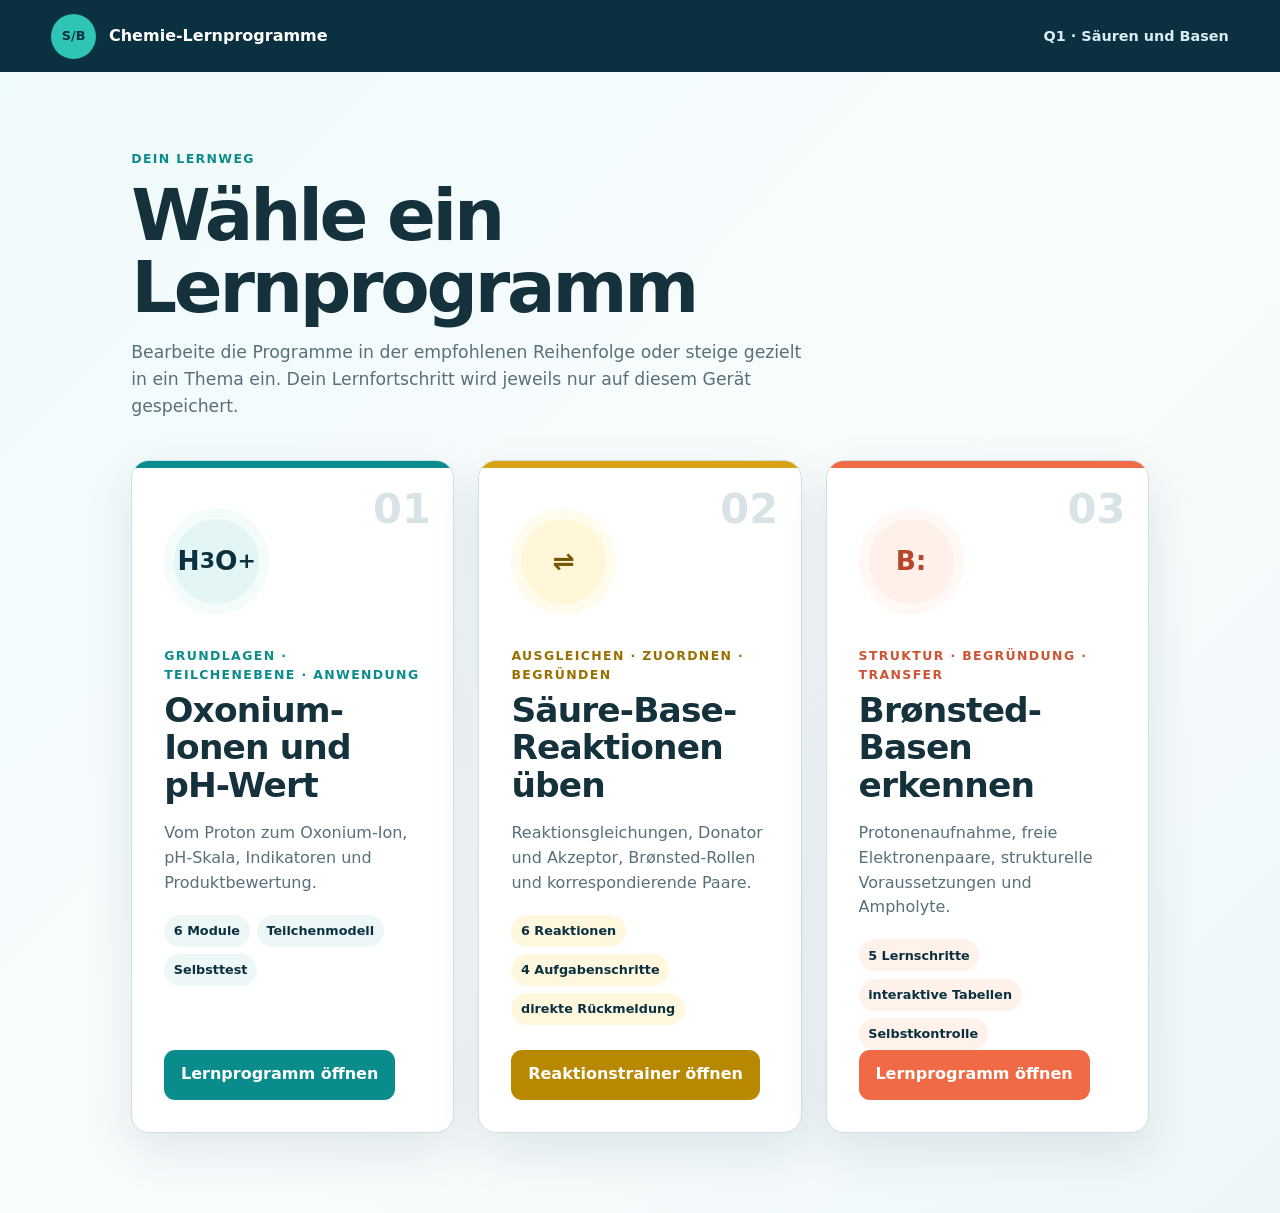
==== index.html @ 59caa1fa "Lernprogramme als GitHub Pages veröffentlichen" ====
<!doctype html>
<html lang="de">
<head>
  <meta charset="utf-8">
  <meta name="viewport" content="width=device-width, initial-scale=1">
  <meta name="description" content="Interaktive Lernprogramme zu Säuren und Basen für die gymnasiale Oberstufe.">
  <meta name="theme-color" content="#0b3040">
  <link rel="icon" type="image/svg+xml" href="data:image/svg+xml,%3Csvg xmlns='http://www.w3.org/2000/svg' viewBox='0 0 32 32'%3E%3Ccircle cx='16' cy='16' r='14' fill='%230b3040'/%3E%3Ccircle cx='11' cy='16' r='4' fill='%232ec4b6'/%3E%3Ccircle cx='21' cy='16' r='4' fill='%23f06b45'/%3E%3C/svg%3E">
  <title>Lernprogramme · Säuren und Basen</title>
  <link rel="stylesheet" href="portal.css">
</head>
<body>
  <header class="topbar">
    <div class="brand"><span class="brand-mark" aria-hidden="true">S/B</span><span>Chemie-Lernprogramme</span></div>
    <span class="course-label">Q1 · Säuren und Basen</span>
  </header>
  <main>
    <section class="intro" aria-labelledby="page-title">
      <p class="eyebrow">Dein Lernweg</p>
      <h1 id="page-title">Wähle ein Lernprogramm</h1>
      <p>Bearbeite die Programme in der empfohlenen Reihenfolge oder steige gezielt in ein Thema ein. Dein Lernfortschritt wird jeweils nur auf diesem Gerät gespeichert.</p>
    </section>
    <section class="program-grid" aria-label="Verfügbare Lernprogramme">
      <a class="program-card oxonium" href="oxonium-ph/index.html">
        <div class="card-number">01</div>
        <div class="formula-mark" aria-hidden="true">H<sub>3</sub>O<sup>+</sup></div>
        <div class="card-copy">
          <p class="card-kicker">Grundlagen · Teilchenebene · Anwendung</p>
          <h2>Oxonium-Ionen und pH-Wert</h2>
          <p>Vom Proton zum Oxonium-Ion, pH-Skala, Indikatoren und Produktbewertung.</p>
          <ul aria-label="Inhalte"><li>6 Module</li><li>Teilchenmodell</li><li>Selbsttest</li></ul>
        </div>
        <span class="open-label">Lernprogramm öffnen</span>
      </a>
      <a class="program-card trainer" href="reaktionstrainer/index.html">
        <div class="card-number">02</div>
        <div class="formula-mark" aria-hidden="true">⇌</div>
        <div class="card-copy">
          <p class="card-kicker">Ausgleichen · Zuordnen · Begründen</p>
          <h2>Säure-Base-Reaktionen üben</h2>
          <p>Reaktionsgleichungen, Donator und Akzeptor, Brønsted-Rollen und korrespondierende Paare.</p>
          <ul aria-label="Inhalte"><li>6 Reaktionen</li><li>4 Aufgabenschritte</li><li>direkte Rückmeldung</li></ul>
        </div>
        <span class="open-label">Reaktionstrainer öffnen</span>
      </a>
      <a class="program-card base" href="broensted-basen/index.html">
        <div class="card-number">03</div>
        <div class="formula-mark" aria-hidden="true">B:</div>
        <div class="card-copy">
          <p class="card-kicker">Struktur · Begründung · Transfer</p>
          <h2>Brønsted-Basen erkennen</h2>
          <p>Protonenaufnahme, freie Elektronenpaare, strukturelle Voraussetzungen und Ampholyte.</p>
          <ul aria-label="Inhalte"><li>5 Lernschritte</li><li>interaktive Tabellen</li><li>Selbstkontrolle</li></ul>
        </div>
        <span class="open-label">Lernprogramm öffnen</span>
      </a>
    </section>
  </main>
</body>
</html>
---- portal.css ----
:root {
  --ink: #15313c; --muted: #58707a; --paper: #f6fbfc; --surface: #fff;
  --navy: #0b3040; --teal: #0b8c8c; --aqua: #2ec4b6; --orange: #f06b45;
  --line: #cfe0e4; --shadow: 0 18px 50px rgba(11, 48, 64, .1);
  font-family: Inter, ui-sans-serif, system-ui, -apple-system, "Segoe UI", sans-serif;
  color: var(--ink); background: var(--paper); font-size: 16px; line-height: 1.55;
}
* { box-sizing: border-box; }
body { margin: 0; min-height: 100vh; background: linear-gradient(135deg, #effafb 0, #f9fcfd 55%, #eef7f8 100%); }
.topbar { min-height: 72px; display: flex; align-items: center; justify-content: space-between; gap: 1rem; padding: .8rem clamp(1rem, 4vw, 3.5rem); background: var(--navy); color: #fff; }
.brand { display: flex; align-items: center; gap: .8rem; font-weight: 750; }
.brand-mark { display: grid; place-items: center; width: 45px; height: 45px; border-radius: 50%; background: var(--aqua); color: var(--navy); font-size: .8rem; font-weight: 900; }
.course-label { color: #d9edf1; font-size: .9rem; font-weight: 700; }
main { width: min(1120px, 100%); margin: 0 auto; padding: clamp(2.2rem, 6vw, 5rem) clamp(1rem, 4vw, 3.5rem) 5rem; }
.intro { max-width: 760px; }
.eyebrow, .card-kicker { margin: 0 0 .7rem; color: var(--teal); font-size: .78rem; font-weight: 850; letter-spacing: .11em; text-transform: uppercase; }
h1 { margin: 0; font-size: clamp(2.4rem, 6vw, 4.5rem); line-height: 1; letter-spacing: -.045em; }
.intro > p:last-child { margin: 1rem 0 0; max-width: 680px; color: var(--muted); font-size: 1.08rem; }
.program-grid { display: grid; grid-template-columns: repeat(3, minmax(0, 1fr)); gap: clamp(1rem, 2vw, 1.5rem); margin-top: 2.5rem; }
.program-card { position: relative; min-height: 430px; display: flex; flex-direction: column; overflow: hidden; padding: clamp(1.4rem, 3vw, 2rem); border: 1px solid var(--line); border-radius: 18px; background: var(--surface); color: var(--ink); text-decoration: none; box-shadow: var(--shadow); transition: transform .2s ease, box-shadow .2s ease, border-color .2s ease; }
.program-card::before { content: ""; position: absolute; inset: 0 0 auto; height: 7px; background: var(--teal); }
.program-card.base::before { background: var(--orange); }
.program-card.trainer::before { background: #d7a314; }
.program-card:hover, .program-card:focus-visible { transform: translateY(-5px); border-color: var(--teal); box-shadow: 0 24px 60px rgba(11, 48, 64, .16); outline: none; }
.program-card.base:hover, .program-card.base:focus-visible { border-color: var(--orange); }
.program-card.trainer:hover, .program-card.trainer:focus-visible { border-color: #d7a314; }
.card-number { position: absolute; right: 1.4rem; top: 1rem; color: #d7e3e6; font-size: 2.6rem; font-weight: 900; }
.formula-mark { width: 105px; height: 105px; display: flex; align-items: center; justify-content: center; margin: 1rem 0 2rem; border-radius: 50%; background: #e3f5f4; color: var(--navy); font-size: 1.65rem; font-weight: 900; white-space: nowrap; box-shadow: inset 0 0 0 10px #f4fbfb; }
.base .formula-mark { background: #fff0e9; color: #b7472a; box-shadow: inset 0 0 0 10px #fff8f4; }
.trainer .formula-mark { background: #fff7d8; color: #745600; box-shadow: inset 0 0 0 10px #fffbed; }
.card-copy { position: relative; z-index: 1; }
.card-kicker { margin-bottom: .45rem; }
.base .card-kicker { color: #cf5433; }
.trainer .card-kicker { color: #997000; }
h2 { margin: 0; font-size: clamp(1.65rem, 3vw, 2.15rem); line-height: 1.1; letter-spacing: -.025em; }
.card-copy > p:not(.card-kicker) { color: var(--muted); }
ul { display: flex; flex-wrap: wrap; gap: .45rem; margin: 1.2rem 0 0; padding: 0; list-style: none; }
li { padding: .38rem .6rem; border-radius: 999px; background: #edf7f8; color: var(--navy); font-size: .8rem; font-weight: 750; }
.base li { background: #fff2eb; }
.trainer li { background: #fff8de; }
.open-label { margin-top: auto; align-self: flex-start; padding: .78rem 1.05rem; border-radius: 11px; background: var(--teal); color: #fff; font-weight: 800; }
.base .open-label { background: var(--orange); }
.trainer .open-label { background: #b88800; }
@media (max-width: 980px) { .program-grid { grid-template-columns: repeat(2, minmax(0, 1fr)); } }
@media (max-width: 760px) { .program-grid { grid-template-columns: 1fr; } .program-card { min-height: 390px; } }
@media (max-width: 520px) { .course-label { display: none; } main { padding-inline: .8rem; } h1 { font-size: 2.65rem; } }
@media (prefers-reduced-motion: reduce) { .program-card { transition: none; } }
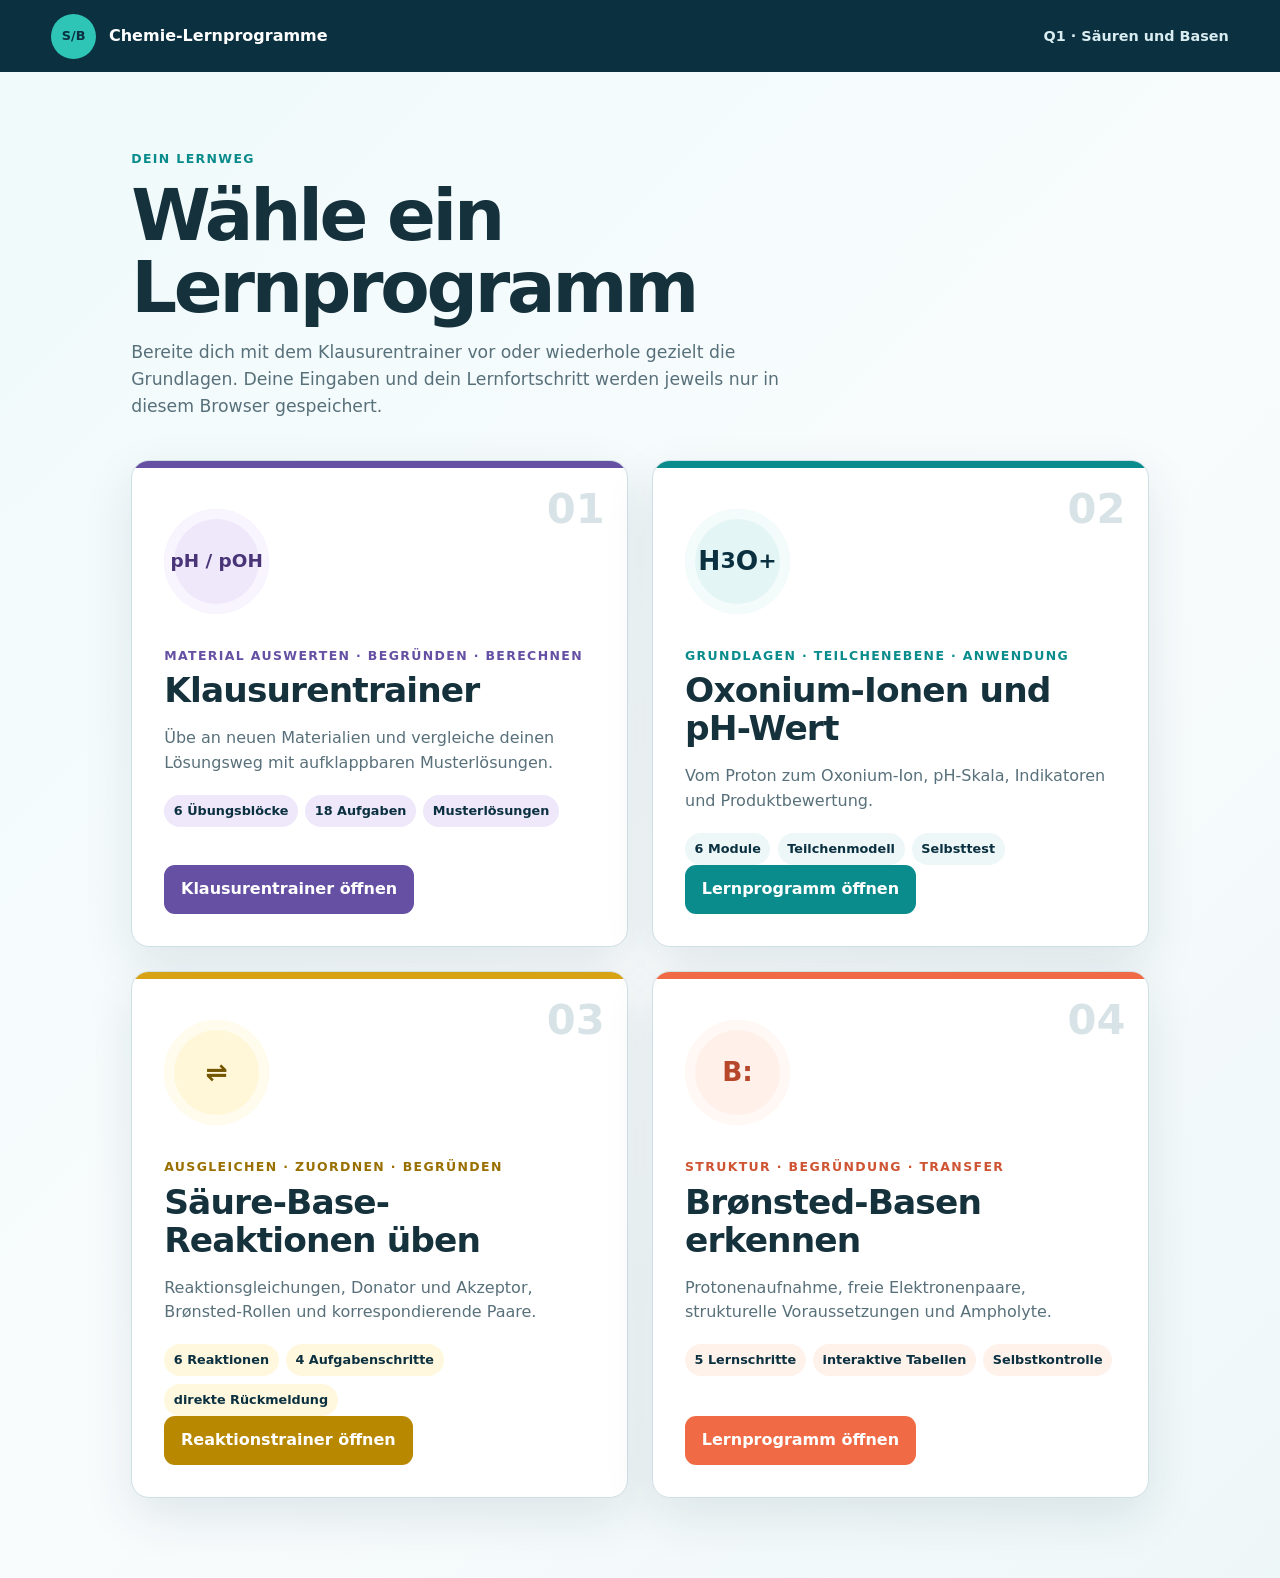
==== commit b027356e: "v1" ====
--- a/index.html
+++ b/index.html
@@ -18,11 +18,22 @@
     <section class="intro" aria-labelledby="page-title">
       <p class="eyebrow">Dein Lernweg</p>
       <h1 id="page-title">Wähle ein Lernprogramm</h1>
-      <p>Bearbeite die Programme in der empfohlenen Reihenfolge oder steige gezielt in ein Thema ein. Dein Lernfortschritt wird jeweils nur auf diesem Gerät gespeichert.</p>
+      <p>Bereite dich mit dem Klausurentrainer vor oder wiederhole gezielt die Grundlagen. Deine Eingaben und dein Lernfortschritt werden jeweils nur in diesem Browser gespeichert.</p>
     </section>
     <section class="program-grid" aria-label="Verfügbare Lernprogramme">
+      <a class="program-card exam" href="klausurentrainer/index.html">
+        <div class="card-number">01</div>
+        <div class="formula-mark" aria-hidden="true">pH / pOH</div>
+        <div class="card-copy">
+          <p class="card-kicker">Material auswerten · Begründen · Berechnen</p>
+          <h2>Klausurentrainer</h2>
+          <p>Übe an neuen Materialien und vergleiche deinen Lösungsweg mit aufklappbaren Musterlösungen.</p>
+          <ul aria-label="Inhalte"><li>6 Übungsblöcke</li><li>18 Aufgaben</li><li>Musterlösungen</li></ul>
+        </div>
+        <span class="open-label">Klausurentrainer öffnen</span>
+      </a>
       <a class="program-card oxonium" href="oxonium-ph/index.html">
-        <div class="card-number">01</div>
+        <div class="card-number">02</div>
         <div class="formula-mark" aria-hidden="true">H<sub>3</sub>O<sup>+</sup></div>
         <div class="card-copy">
           <p class="card-kicker">Grundlagen · Teilchenebene · Anwendung</p>
@@ -33,7 +44,7 @@
         <span class="open-label">Lernprogramm öffnen</span>
       </a>
       <a class="program-card trainer" href="reaktionstrainer/index.html">
-        <div class="card-number">02</div>
+        <div class="card-number">03</div>
         <div class="formula-mark" aria-hidden="true">⇌</div>
         <div class="card-copy">
           <p class="card-kicker">Ausgleichen · Zuordnen · Begründen</p>
@@ -44,7 +55,7 @@
         <span class="open-label">Reaktionstrainer öffnen</span>
       </a>
       <a class="program-card base" href="broensted-basen/index.html">
-        <div class="card-number">03</div>
+        <div class="card-number">04</div>
         <div class="formula-mark" aria-hidden="true">B:</div>
         <div class="card-copy">
           <p class="card-kicker">Struktur · Begründung · Transfer</p>
--- a/portal.css
+++ b/portal.css
@@ -16,7 +16,12 @@
 .eyebrow, .card-kicker { margin: 0 0 .7rem; color: var(--teal); font-size: .78rem; font-weight: 850; letter-spacing: .11em; text-transform: uppercase; }
 h1 { margin: 0; font-size: clamp(2.4rem, 6vw, 4.5rem); line-height: 1; letter-spacing: -.045em; }
 .intro > p:last-child { margin: 1rem 0 0; max-width: 680px; color: var(--muted); font-size: 1.08rem; }
-.program-grid { display: grid; grid-template-columns: repeat(3, minmax(0, 1fr)); gap: clamp(1rem, 2vw, 1.5rem); margin-top: 2.5rem; }
+.program-grid { display: grid; grid-template-columns: repeat(2, minmax(0, 1fr)); gap: clamp(1rem, 2vw, 1.5rem); margin-top: 2.5rem; }
+.program-card.exam::before { background: #6550a3; }
+.exam .formula-mark { background: #eee8fa; color: #493478; box-shadow: inset 0 0 0 10px #f8f5ff; font-size: 1.15rem; }
+.exam .card-kicker { color: #6550a3; }
+.exam .open-label { background: #6550a3; }
+.exam li { background: #eee8fa; }
 .program-card { position: relative; min-height: 430px; display: flex; flex-direction: column; overflow: hidden; padding: clamp(1.4rem, 3vw, 2rem); border: 1px solid var(--line); border-radius: 18px; background: var(--surface); color: var(--ink); text-decoration: none; box-shadow: var(--shadow); transition: transform .2s ease, box-shadow .2s ease, border-color .2s ease; }
 .program-card::before { content: ""; position: absolute; inset: 0 0 auto; height: 7px; background: var(--teal); }
 .program-card.base::before { background: var(--orange); }
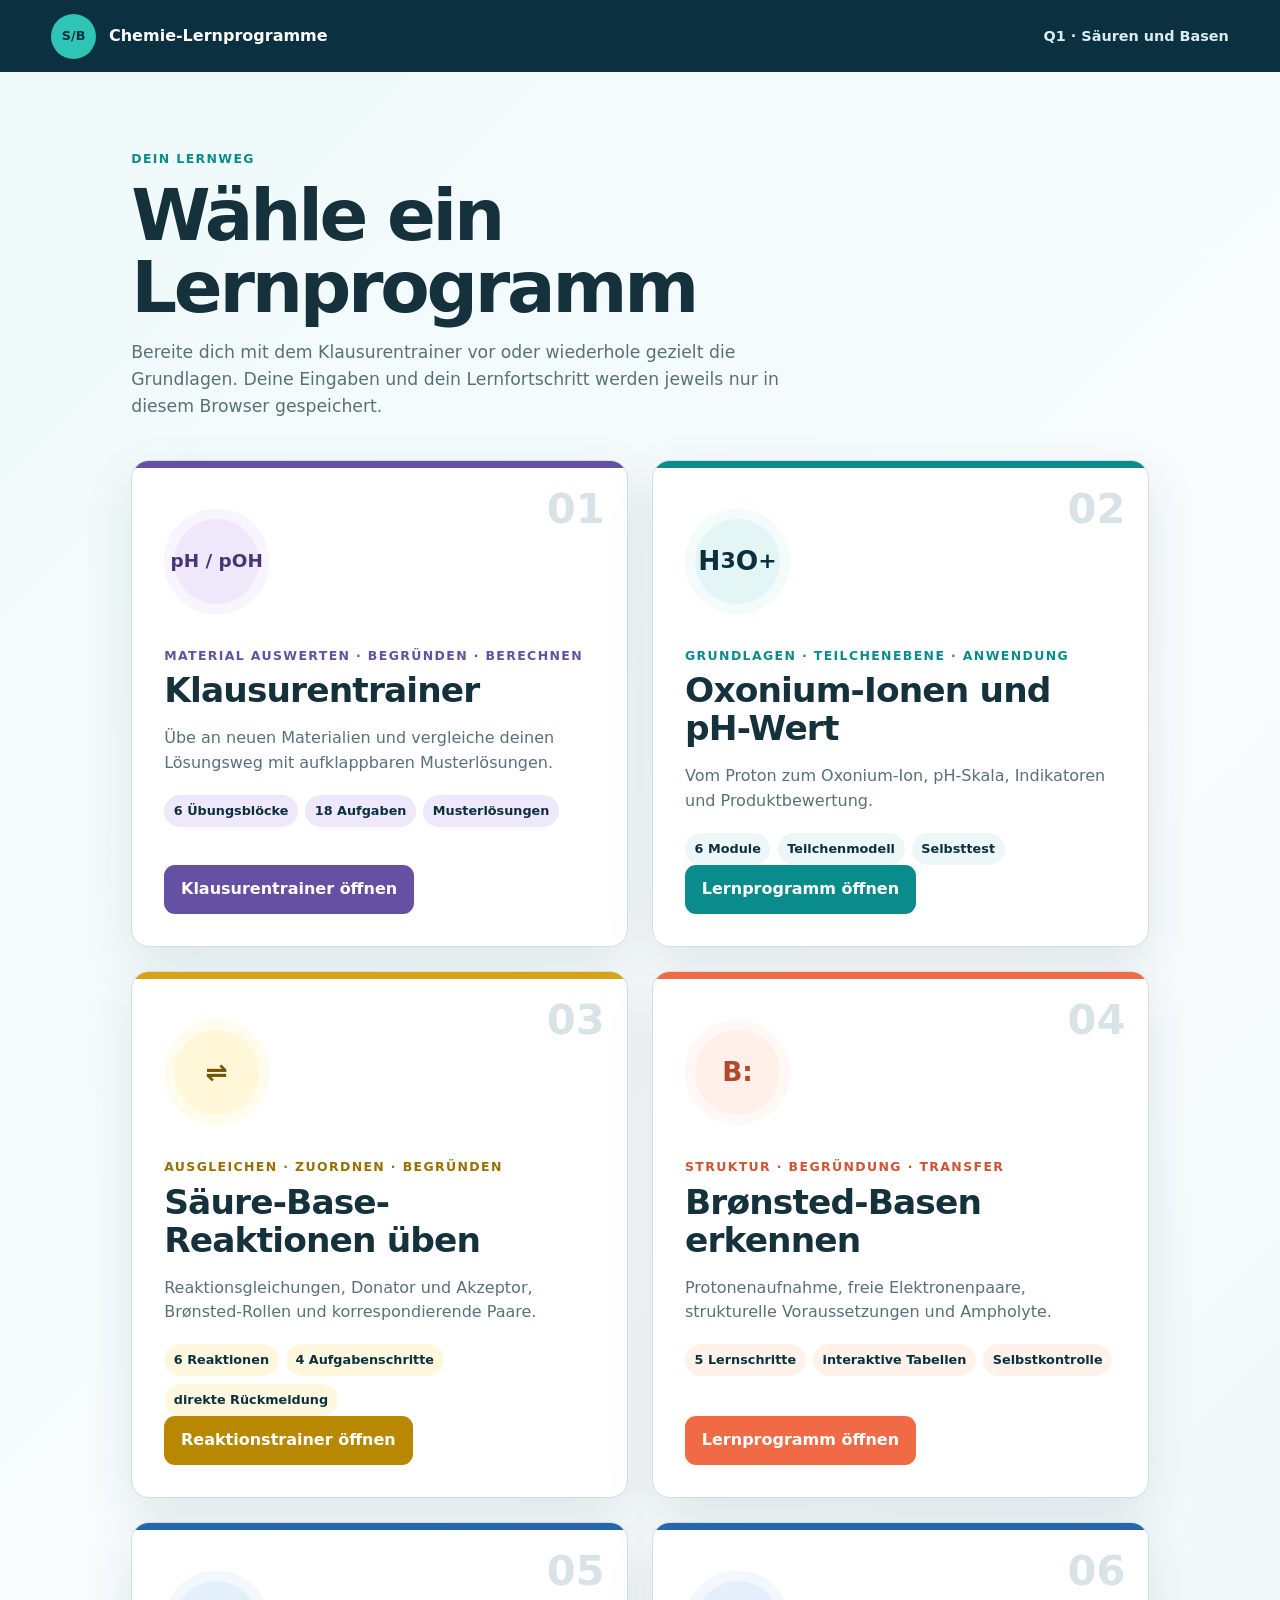
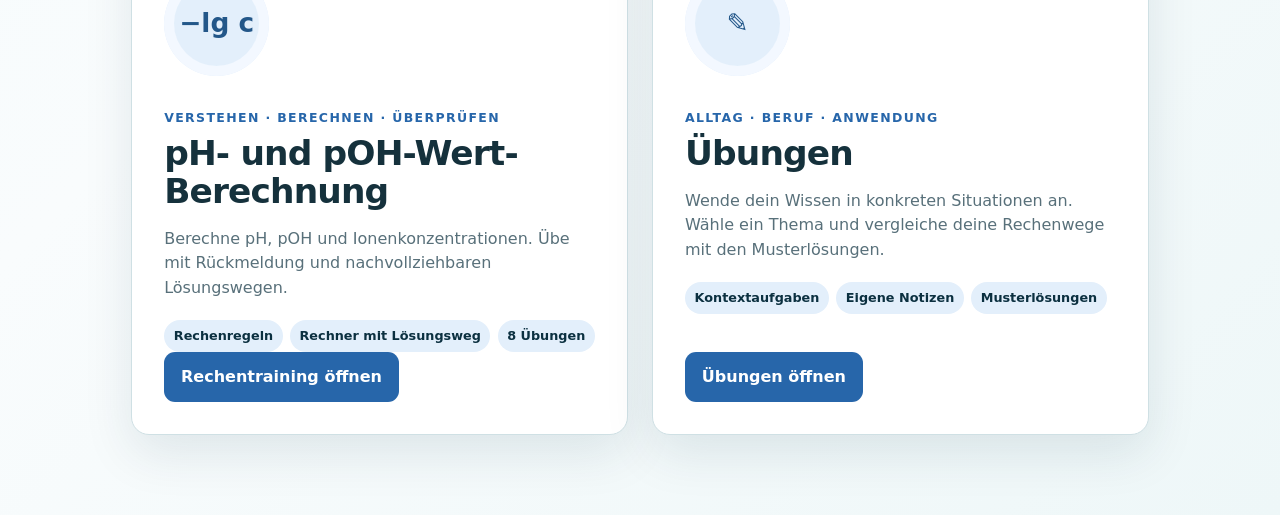
==== commit 1f7f2208: "v1.1" ====
--- a/index.html
+++ b/index.html
@@ -65,6 +65,28 @@
         </div>
         <span class="open-label">Lernprogramm öffnen</span>
       </a>
+      <a class="program-card calculation" href="ph-poh/index.html">
+        <div class="card-number">05</div>
+        <div class="formula-mark" aria-hidden="true">−lg c</div>
+        <div class="card-copy">
+          <p class="card-kicker">Verstehen · Berechnen · Überprüfen</p>
+          <h2>pH- und pOH-Wert-Berechnung</h2>
+          <p>Berechne pH, pOH und Ionenkonzentrationen. Übe mit Rückmeldung und nachvollziehbaren Lösungswegen.</p>
+          <ul aria-label="Inhalte"><li>Rechenregeln</li><li>Rechner mit Lösungsweg</li><li>8 Übungen</li></ul>
+        </div>
+        <span class="open-label">Rechentraining öffnen</span>
+      </a>
+      <a class="program-card calculation" href="uebungen/index.html">
+        <div class="card-number">06</div>
+        <div class="formula-mark" aria-hidden="true">✎</div>
+        <div class="card-copy">
+          <p class="card-kicker">Alltag · Beruf · Anwendung</p>
+          <h2>Übungen</h2>
+          <p>Wende dein Wissen in konkreten Situationen an. Wähle ein Thema und vergleiche deine Rechenwege mit den Musterlösungen.</p>
+          <ul aria-label="Inhalte"><li>Kontextaufgaben</li><li>Eigene Notizen</li><li>Musterlösungen</li></ul>
+        </div>
+        <span class="open-label">Übungen öffnen</span>
+      </a>
     </section>
   </main>
 </body>
--- a/portal.css
+++ b/portal.css
@@ -18,6 +18,10 @@
 .intro > p:last-child { margin: 1rem 0 0; max-width: 680px; color: var(--muted); font-size: 1.08rem; }
 .program-grid { display: grid; grid-template-columns: repeat(2, minmax(0, 1fr)); gap: clamp(1rem, 2vw, 1.5rem); margin-top: 2.5rem; }
 .program-card.exam::before { background: #6550a3; }
+.program-card.calculation::before,.calculation .open-label { background: #2766aa; }
+.calculation .formula-mark { background: #e3effb; color: #235789; box-shadow: inset 0 0 0 10px #f3f8ff; }
+.calculation .card-kicker { color: #2766aa; }
+.calculation li { background: #e3effb; }
 .exam .formula-mark { background: #eee8fa; color: #493478; box-shadow: inset 0 0 0 10px #f8f5ff; font-size: 1.15rem; }
 .exam .card-kicker { color: #6550a3; }
 .exam .open-label { background: #6550a3; }
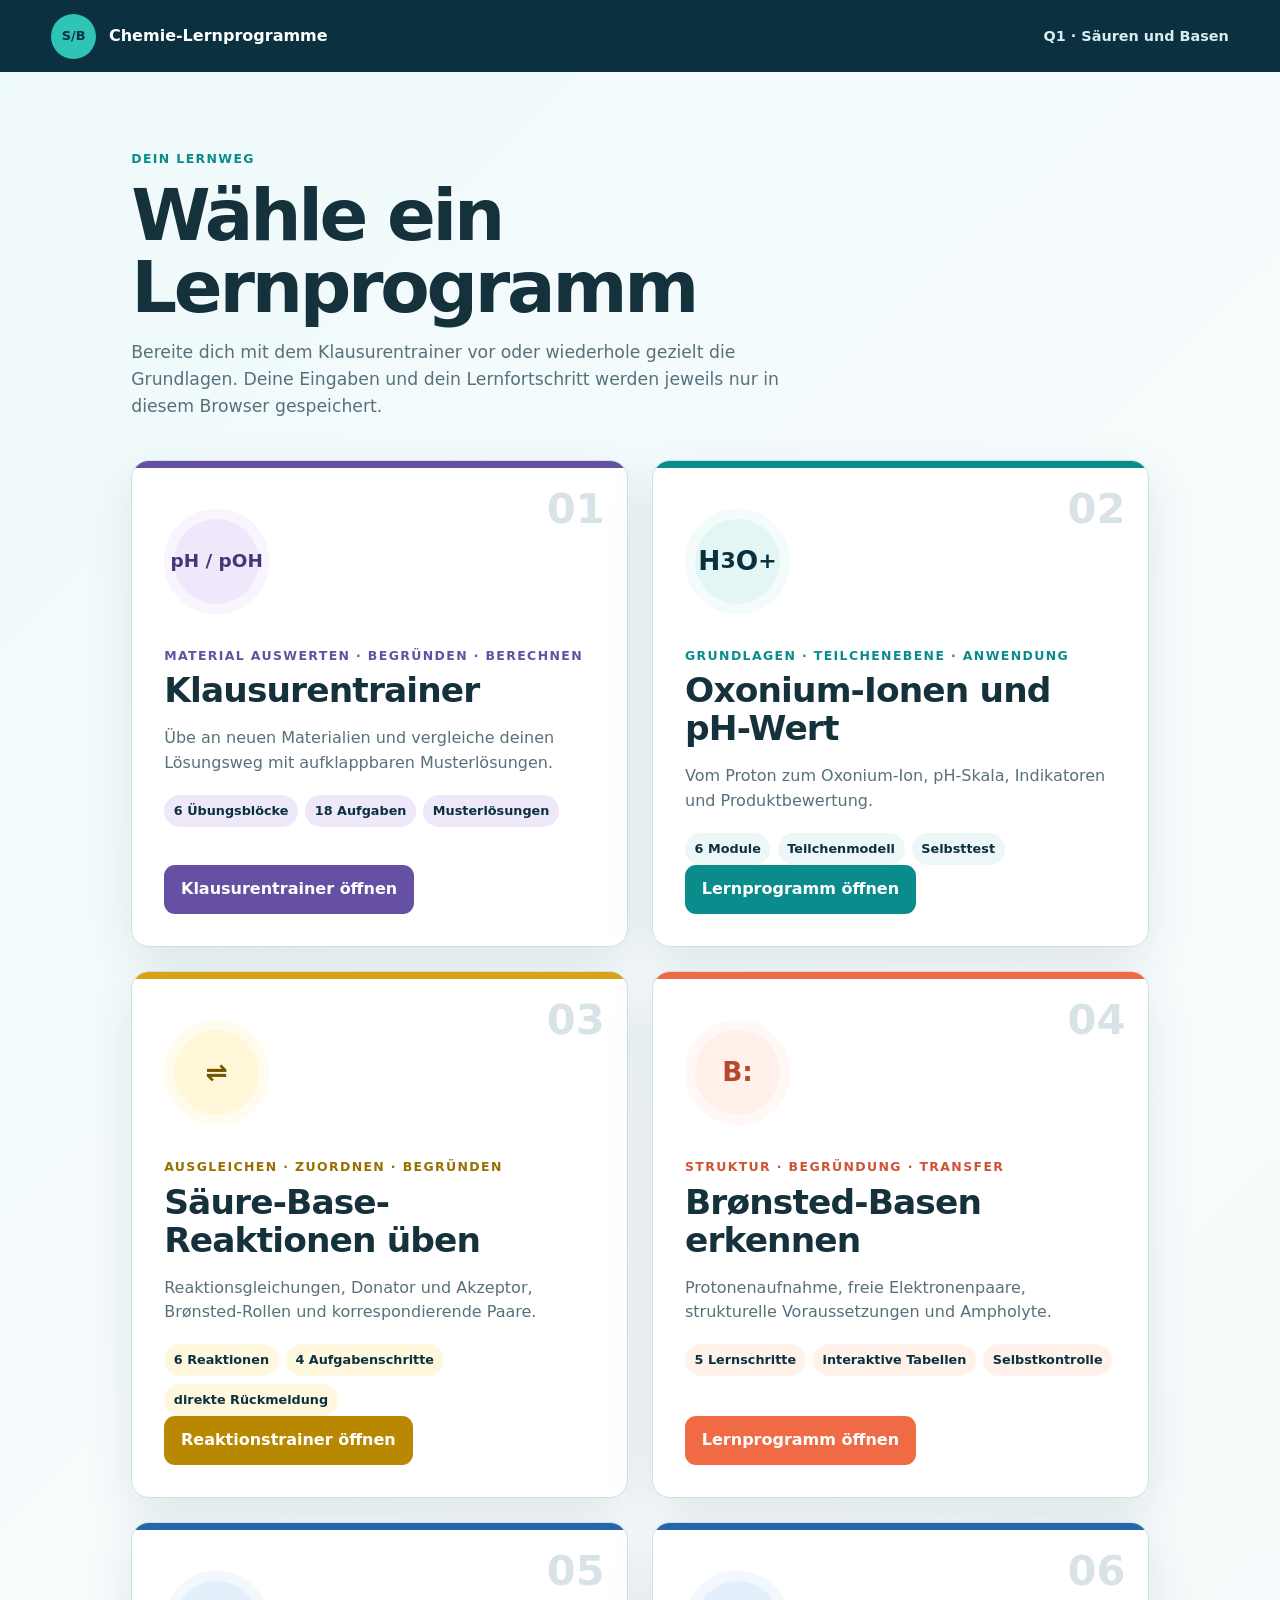
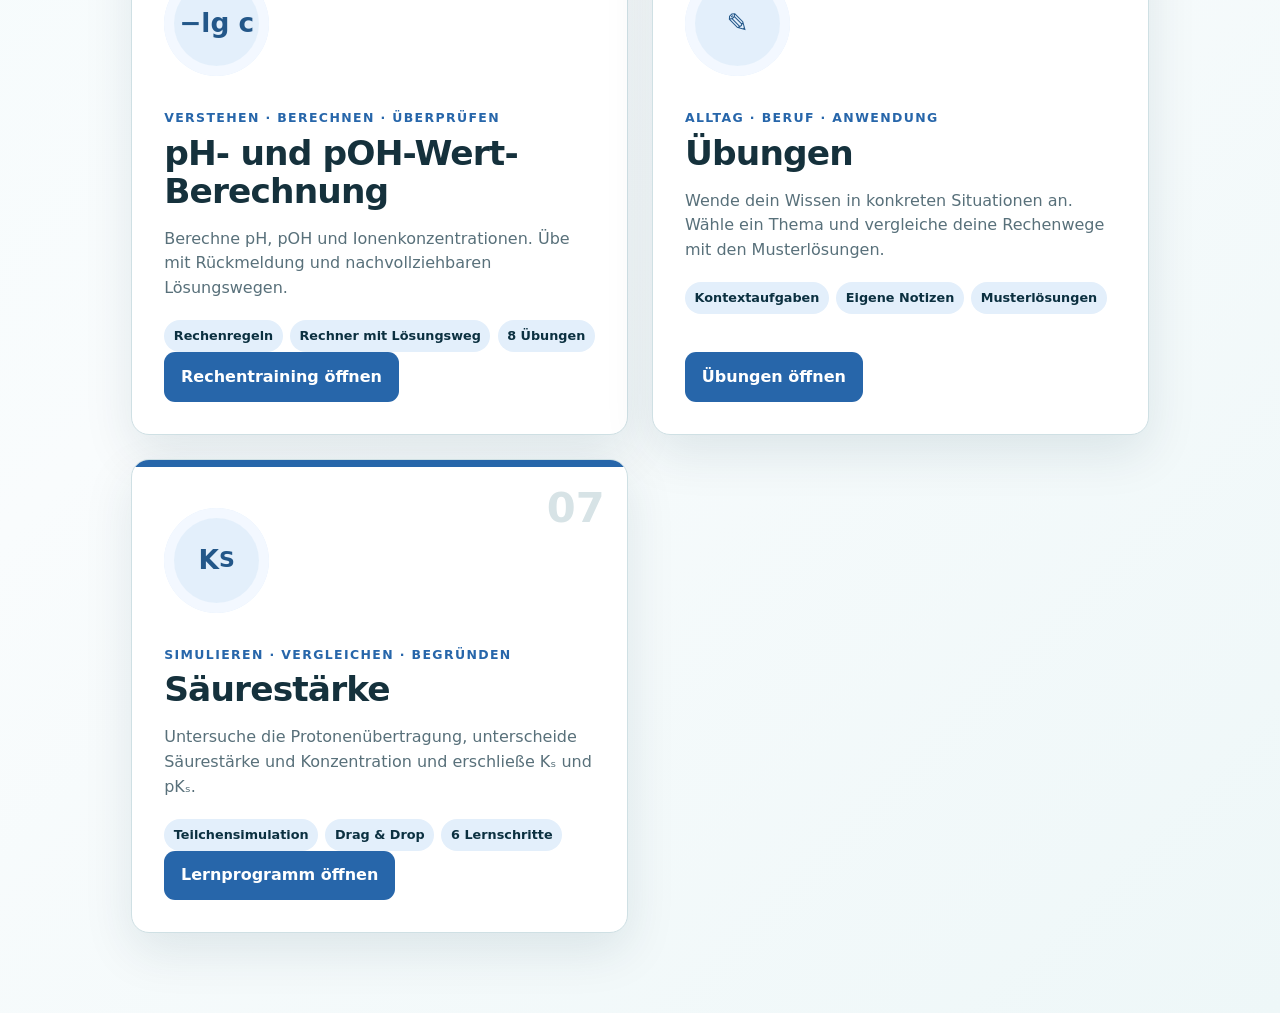
==== commit 21e70d02: "Add files via upload" ====
--- a/index.html
+++ b/index.html
@@ -87,6 +87,17 @@
         </div>
         <span class="open-label">Übungen öffnen</span>
       </a>
+      <a class="program-card calculation" href="saeurestaerke/index.html">
+        <div class="card-number">07</div>
+        <div class="formula-mark" aria-hidden="true">K<sub>S</sub></div>
+        <div class="card-copy">
+          <p class="card-kicker">Simulieren · Vergleichen · Begründen</p>
+          <h2>Säurestärke</h2>
+          <p>Untersuche die Protonenübertragung, unterscheide Säurestärke und Konzentration und erschließe Kₛ und pKₛ.</p>
+          <ul aria-label="Inhalte"><li>Teilchensimulation</li><li>Drag &amp; Drop</li><li>6 Lernschritte</li></ul>
+        </div>
+        <span class="open-label">Lernprogramm öffnen</span>
+      </a>
     </section>
   </main>
 </body>
